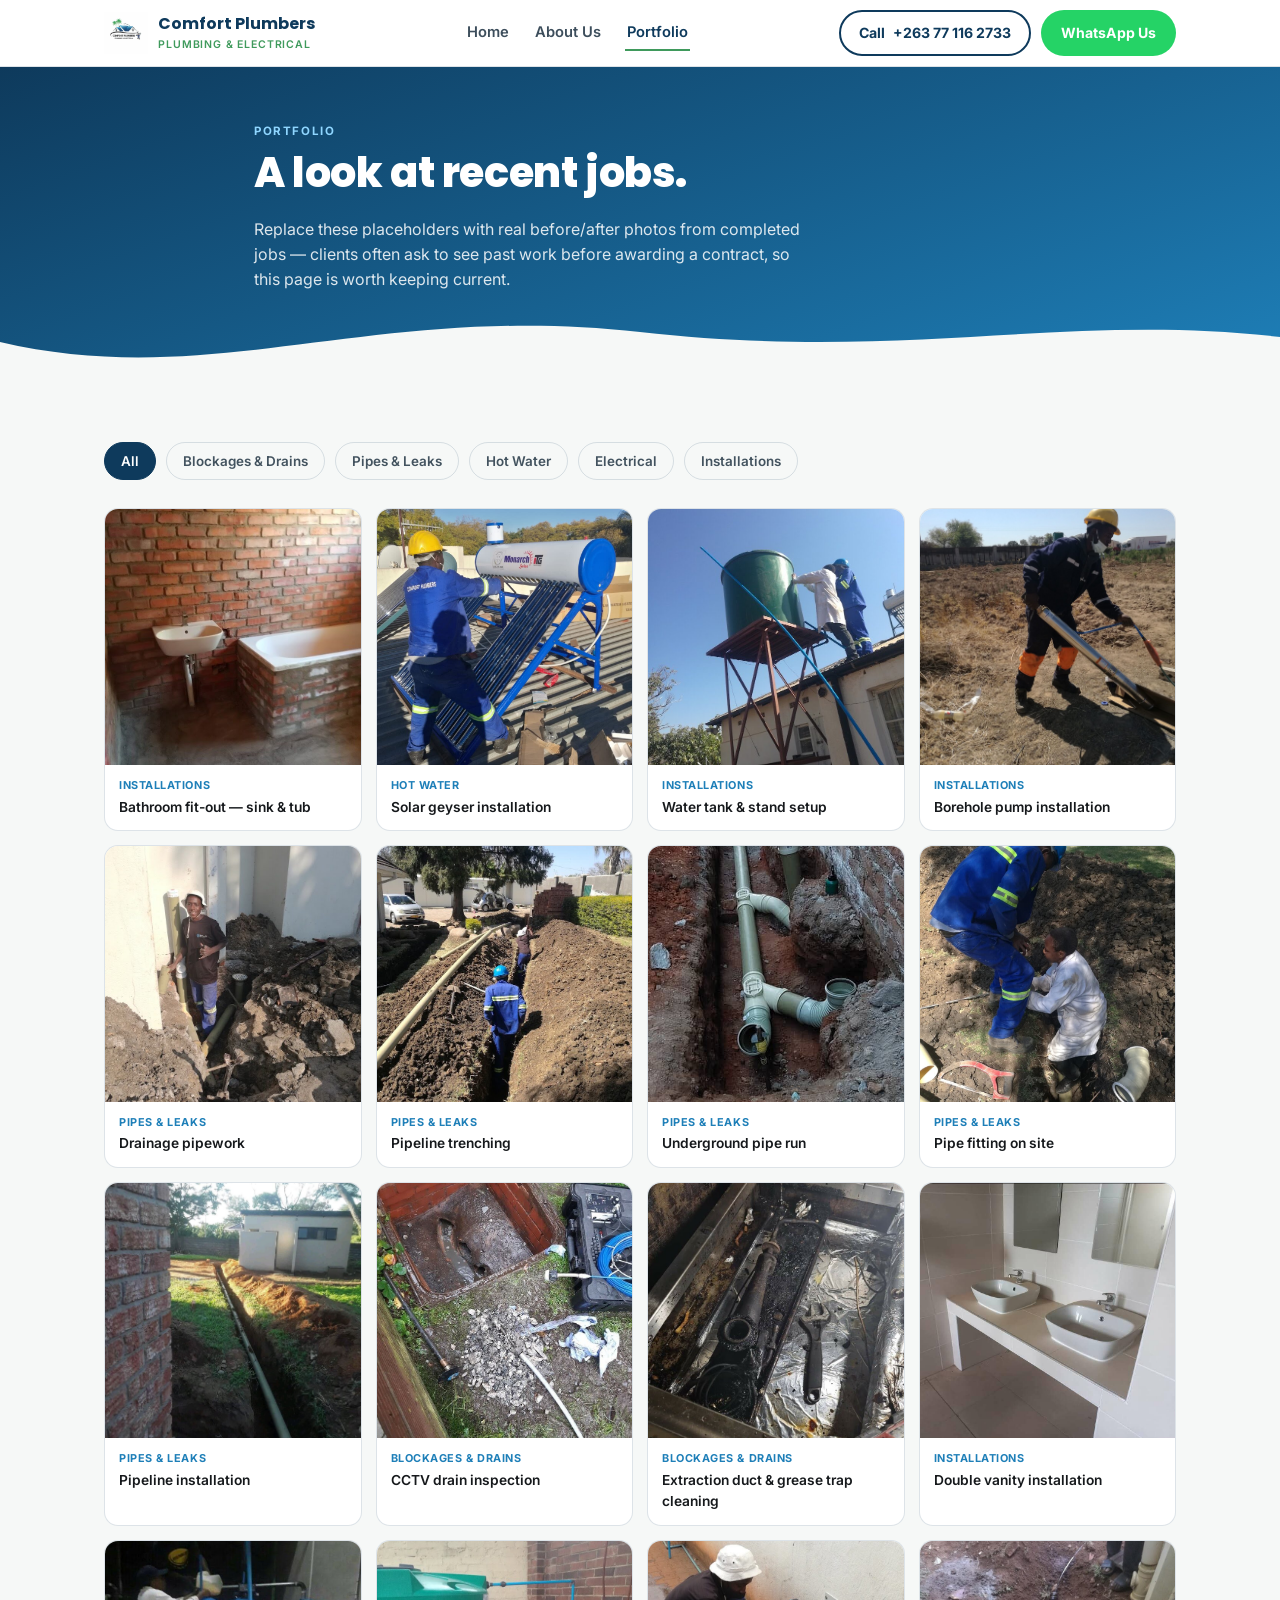
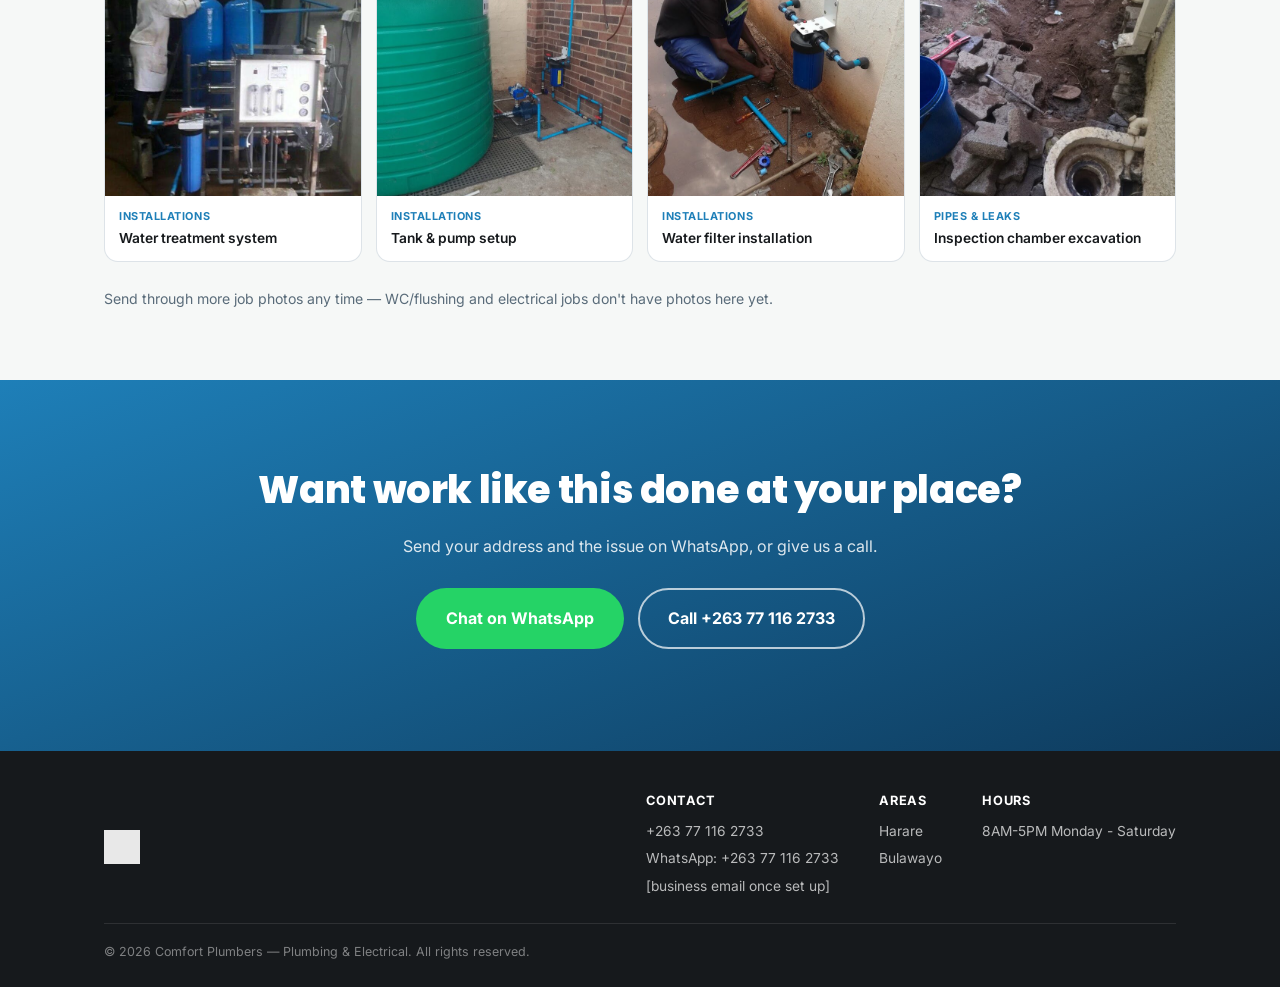
==== portfolio.html @ 69921d15 "Add files via upload" ====
<!DOCTYPE html>
<html lang="en">
<head>
<meta charset="UTF-8">
<meta name="viewport" content="width=device-width, initial-scale=1.0">
<title>Portfolio | Comfort Plumbers</title>
<link rel="preconnect" href="https://fonts.googleapis.com">
<link href="https://fonts.googleapis.com/css2?family=Poppins:wght@600;700;800&family=Inter:wght@400;500;600;700&display=swap" rel="stylesheet">
<link rel="stylesheet" href="style.css">
</head>
<body>

<div class="topbar">
  <div class="topbar-inner">
    <div class="brand">
      <img src="logo.jpg" alt="Comfort Plumbers logo">
      <div class="brand-name">Comfort Plumbers<span>Plumbing &amp; Electrical</span></div>
    </div>
    <nav class="nav">
      <a href="index.html">Home</a>
      <a href="about.html">About Us</a>
      <a href="portfolio.html" class="active">Portfolio</a>
    </nav>
    <div class="top-actions">
      <a class="btn btn-call" href="tel:+263771162733"><span class="label">Call</span> +263 77 116 2733</a>
      <a class="btn btn-whatsapp" href="https://wa.me/263771162733" target="_blank" rel="noopener">WhatsApp Us</a>
    </div>
  </div>
</div>

<header class="page-hero">
  <div class="wrap">
    <p class="eyebrow" style="color:#8fd6ff;">Portfolio</p>
    <h1>A look at recent jobs.</h1>
    <p>Replace these placeholders with real before/after photos from completed jobs — clients often ask to see past work before awarding a contract, so this page is worth keeping current.</p>
  </div>
  <svg class="wave" viewBox="0 0 1200 70" preserveAspectRatio="none" xmlns="http://www.w3.org/2000/svg" style="position:absolute;bottom:0;left:0;">
    <path d="M0,40 C200,90 350,0 600,30 C850,60 1000,10 1200,35 L1200,70 L0,70 Z"></path>
  </svg>
</header>

<section>
  <div class="wrap">
    <div class="filter-row" id="filterRow">
      <span class="filter-pill active" data-filter="all">All</span>
      <span class="filter-pill" data-filter="blockages">Blockages &amp; Drains</span>
      <span class="filter-pill" data-filter="pipes">Pipes &amp; Leaks</span>
      <span class="filter-pill" data-filter="hot-water">Hot Water</span>
      <span class="filter-pill" data-filter="electrical">Electrical</span>
      <span class="filter-pill" data-filter="installations">Installations</span>
    </div>

    <div class="portfolio-grid full">

      <figure class="portfolio-photo" data-cat="installations">
        <img src="photos/job-bathroom.jpg" alt="New bathroom installation — sink and bathtub on exposed brick, before plastering">
        <figcaption><span class="cat">Installations</span>Bathroom fit-out — sink &amp; tub</figcaption>
      </figure>

      <figure class="portfolio-photo" data-cat="hot-water">
        <img src="photos/job-solar-heater.jpg" alt="Solar water heater installation on a roof by a Comfort Plumbers technician">
        <figcaption><span class="cat">Hot Water</span>Solar geyser installation</figcaption>
      </figure>

      <figure class="portfolio-photo" data-cat="installations">
        <img src="photos/job-watertank.jpg" alt="Water tank being installed on a roof-mounted stand">
        <figcaption><span class="cat">Installations</span>Water tank &amp; stand setup</figcaption>
      </figure>

      <figure class="portfolio-photo" data-cat="installations">
        <img src="photos/job-borehole-pump.jpg" alt="Submersible borehole pump being prepared for installation">
        <figcaption><span class="cat">Installations</span>Borehole pump installation</figcaption>
      </figure>

      <figure class="portfolio-photo" data-cat="pipes">
        <img src="photos/job-pipework-1.jpg" alt="Outdoor drainage pipework completed against a wall">
        <figcaption><span class="cat">Pipes &amp; Leaks</span>Drainage pipework</figcaption>
      </figure>

      <figure class="portfolio-photo" data-cat="pipes">
        <img src="photos/job-trench-1.jpg" alt="Two workers laying pipe in a long trench">
        <figcaption><span class="cat">Pipes &amp; Leaks</span>Pipeline trenching</figcaption>
      </figure>

      <figure class="portfolio-photo" data-cat="pipes">
        <img src="photos/job-trench-2.jpg" alt="Completed underground pipe run with fittings and vent">
        <figcaption><span class="cat">Pipes &amp; Leaks</span>Underground pipe run</figcaption>
      </figure>

      <figure class="portfolio-photo" data-cat="pipes">
        <img src="photos/job-trench-3.jpg" alt="Two technicians fitting a pipe joint in a trench">
        <figcaption><span class="cat">Pipes &amp; Leaks</span>Pipe fitting on site</figcaption>
      </figure>

      <figure class="portfolio-photo" data-cat="pipes">
        <img src="photos/job-trench-4.jpg" alt="Pipe trench running along a brick house foundation">
        <figcaption><span class="cat">Pipes &amp; Leaks</span>Pipeline installation</figcaption>
      </figure>

      <figure class="portfolio-photo" data-cat="blockages">
        <img src="photos/job-cctv-inspection.jpg" alt="CCTV drain camera inspection at a manhole">
        <figcaption><span class="cat">Blockages &amp; Drains</span>CCTV drain inspection</figcaption>
      </figure>

      <figure class="portfolio-photo" data-cat="blockages">
        <img src="photos/job-duct-cleaning.jpg" alt="Extraction duct and grease trap cleaning">
        <figcaption><span class="cat">Blockages &amp; Drains</span>Extraction duct &amp; grease trap cleaning</figcaption>
      </figure>

      <figure class="portfolio-photo" data-cat="installations">
        <img src="photos/job-bathroom-2.jpg" alt="Double vanity bathroom sinks installed">
        <figcaption><span class="cat">Installations</span>Double vanity installation</figcaption>
      </figure>

      <figure class="portfolio-photo" data-cat="installations">
        <img src="photos/job-water-treatment.jpg" alt="Water treatment and filtration system installation">
        <figcaption><span class="cat">Installations</span>Water treatment system</figcaption>
      </figure>

      <figure class="portfolio-photo" data-cat="installations">
        <img src="photos/job-tank-pump.jpg" alt="Water tank with pump and filter setup against a wall">
        <figcaption><span class="cat">Installations</span>Tank &amp; pump setup</figcaption>
      </figure>

      <figure class="portfolio-photo" data-cat="installations">
        <img src="photos/job-filter-install.jpg" alt="Water filter housing being installed on a wall">
        <figcaption><span class="cat">Installations</span>Water filter installation</figcaption>
      </figure>

      <figure class="portfolio-photo" data-cat="pipes">
        <img src="photos/job-chamber-dig.jpg" alt="Excavation around a drainage inspection chamber">
        <figcaption><span class="cat">Pipes &amp; Leaks</span>Inspection chamber excavation</figcaption>
      </figure>

    </div>

    <p style="margin-top:26px;font-size:0.88rem;color:#5A6C7A;">
      Send through more job photos any time — WC/flushing and electrical jobs don't have photos here yet.
    </p>

    <script>
      const pills = document.querySelectorAll('#filterRow .filter-pill');
      const photos = document.querySelectorAll('.portfolio-photo');
      pills.forEach(pill => {
        pill.addEventListener('click', () => {
          pills.forEach(p => p.classList.remove('active'));
          pill.classList.add('active');
          const filter = pill.dataset.filter;
          photos.forEach(photo => {
            const match = filter === 'all' || photo.dataset.cat === filter;
            photo.classList.toggle('is-hidden', !match);
          });
        });
      });
    </script>
  </div>
</section>

<section class="final-cta">
  <div class="wrap">
    <h2>Want work like this done at your place?</h2>
    <p>Send your address and the issue on WhatsApp, or give us a call.</p>
    <div class="hero-ctas">
      <a class="btn btn-whatsapp btn-lg" href="https://wa.me/263771162733" target="_blank" rel="noopener">Chat on WhatsApp</a>
      <a class="btn btn-call on-navy btn-lg" href="tel:+263771162733">Call +263 77 116 2733</a>
    </div>
  </div>
</section>

<footer>
  <div class="wrap">
    <div class="footer-inner">
      <div class="footer-brand">
        <img src="logo.jpg" alt="Comfort Plumbers">
      </div>
      <div class="cols">
        <div>
          <h4>Contact</h4>
          <ul>
            <li>+263 77 116 2733</li>
            <li>WhatsApp: +263 77 116 2733</li>
            <li>[business email once set up]</li>
          </ul>
        </div>
        <div>
          <h4>Areas</h4>
          <ul>
            <li>Harare</li>
            <li>Bulawayo</li>
          </ul>
        </div>
        <div>
          <h4>Hours</h4>
          <ul>
            <li>8AM-5PM Monday - Saturday</li>
          </ul>
        </div>
      </div>
    </div>
    <div class="footer-bottom">© 2026 Comfort Plumbers — Plumbing &amp; Electrical. All rights reserved.</div>
  </div>
</footer>

</body>
</html>
---- style.css ----
:root{
    --navy:#0E3A5C;
    --sky:#1E7FB8;
    --green:#3F9A5C;
    --whatsapp:#25D366;
    --ink:#16191C;
    --paper:#F6F8F7;
    --paper-dim:#EAEFEE;
    --white:#FFFFFF;
    --line:rgba(14,58,92,0.14);
    --radius:14px;
  }
  *{box-sizing:border-box;margin:0;padding:0;}
  html{scroll-behavior:smooth;}
  body{
    font-family:'Inter',sans-serif;
    color:var(--ink);
    background:var(--paper);
    line-height:1.55;
    -webkit-font-smoothing:antialiased;
  }
  h1,h2,h3,.display{
    font-family:'Poppins',sans-serif;
    font-weight:800;
    letter-spacing:-0.01em;
  }
  a{color:inherit;text-decoration:none;}
  img{max-width:100%;display:block;}
  .wrap{max-width:1120px;margin:0 auto;padding:0 24px;}
  .eyebrow{
    font-size:0.72rem;
    font-weight:700;
    letter-spacing:0.14em;
    text-transform:uppercase;
    color:var(--sky);
  }

  /* ===== Sticky top bar ===== */
  .topbar{
    position:sticky;top:0;z-index:50;
    background:var(--white);
    border-bottom:1px solid var(--line);
  }
  .topbar-inner{
    display:flex;align-items:center;justify-content:space-between;
    padding:10px 24px;max-width:1120px;margin:0 auto;
  }
  .brand{display:flex;align-items:center;gap:10px;}
  .brand img{height:42px;width:auto;}
  .brand-name{font-family:'Poppins';font-weight:700;font-size:1rem;color:var(--navy);}
  .brand-name span{display:block;font-family:'Inter';font-weight:600;font-size:0.66rem;letter-spacing:0.08em;text-transform:uppercase;color:var(--green);}
  .top-actions{display:flex;gap:10px;}
  .btn{
    display:inline-flex;align-items:center;gap:8px;
    padding:10px 18px;border-radius:999px;
    font-weight:700;font-size:0.88rem;
    border:2px solid transparent;
    transition:transform .15s ease, box-shadow .15s ease;
    white-space:nowrap;
  }
  .btn:hover{transform:translateY(-1px);}
  .btn-call{border-color:var(--navy);color:var(--navy);}
  .btn-call:hover{background:var(--navy);color:var(--white);}
  .btn-whatsapp{background:var(--whatsapp);color:var(--white);}
  .btn-whatsapp:hover{box-shadow:0 6px 18px rgba(37,211,102,0.4);}
  .btn-lg{padding:16px 28px;font-size:1rem;}
  @media (max-width:640px){ .top-actions .label{display:none;} }

  /* ===== Nav ===== */
  .nav{display:flex;gap:22px;align-items:center;}
  .nav a{
    font-weight:600;font-size:0.92rem;color:#3D4E5C;
    padding:6px 2px;border-bottom:2px solid transparent;
  }
  .nav a:hover{color:var(--navy);}
  .nav a.active{color:var(--navy);border-bottom-color:var(--green);}
  .topbar-inner{gap:20px;flex-wrap:wrap;}
  @media (max-width:760px){
    .topbar-inner{justify-content:center;text-align:center;}
    .nav{order:3;width:100%;justify-content:center;padding-top:6px;border-top:1px solid var(--line);margin-top:6px;}
  }

  /* ===== Page hero (About / Portfolio) ===== */
  .page-hero{
    background:linear-gradient(160deg, var(--navy) 0%, var(--sky) 100%);
    color:var(--white);padding:56px 0 80px;position:relative;
  }
  .page-hero .wrap{max-width:820px;}
  .page-hero h1{font-size:clamp(1.9rem,4vw,2.6rem);margin-bottom:12px;}
  .page-hero p{color:rgba(255,255,255,0.85);max-width:56ch;}

  /* ===== About page ===== */
  .about-grid{display:grid;grid-template-columns:1.1fr 0.9fr;gap:48px;align-items:start;}
  @media (max-width:860px){ .about-grid{grid-template-columns:1fr;} }
  .about-grid h2{font-size:1.5rem;color:var(--navy);margin-bottom:14px;}
  .about-grid p{color:#425364;margin-bottom:14px;}
  .value-list{display:grid;gap:14px;}
  .value-card{
    background:var(--white);border:1px solid var(--line);border-radius:var(--radius);
    padding:18px 20px;
  }
  .value-card h3{font-size:0.98rem;color:var(--navy);margin-bottom:4px;}
  .value-card p{font-size:0.88rem;color:#516373;margin:0;}
  .stat-row{display:flex;gap:28px;flex-wrap:wrap;margin:26px 0 6px;}
  .stat{min-width:120px;}
  .stat b{display:block;font-family:'Poppins';font-size:1.7rem;color:var(--navy);}
  .stat span{font-size:0.82rem;color:#5A6C7A;}

  /* ===== Portfolio page ===== */
  .filter-row{display:flex;gap:10px;flex-wrap:wrap;margin-bottom:28px;}
  .filter-pill{
    padding:8px 16px;border-radius:999px;border:1.5px solid var(--line);
    font-size:0.84rem;font-weight:600;color:#43535F;cursor:pointer;user-select:none;
  }
  .filter-pill.active{background:var(--navy);border-color:var(--navy);color:var(--white);}
  .portfolio-grid.full{grid-template-columns:repeat(4,1fr);}
  @media (max-width:860px){ .portfolio-grid.full{grid-template-columns:repeat(2,1fr);} }
  .portfolio-frame .cat{font-size:0.7rem;font-weight:700;text-transform:uppercase;letter-spacing:0.05em;color:var(--sky);}

  .portfolio-photo{
    background:var(--white);border:1px solid var(--line);border-radius:var(--radius);
    overflow:hidden;transition:box-shadow .15s ease, transform .15s ease;
  }
  .portfolio-photo:hover{box-shadow:0 10px 26px rgba(14,58,92,0.12);transform:translateY(-2px);}
  .portfolio-photo img{width:100%;aspect-ratio:1;object-fit:cover;display:block;}
  .portfolio-photo figcaption{padding:12px 14px;font-size:0.86rem;font-weight:600;color:var(--ink);}
  .portfolio-photo figcaption .cat{
    display:block;font-size:0.68rem;font-weight:700;text-transform:uppercase;
    letter-spacing:0.05em;color:var(--sky);margin-bottom:3px;
  }
  .portfolio-photo.is-hidden{display:none;}

  /* ===== Hero ===== */
  .hero{
    background:linear-gradient(160deg, var(--navy) 0%, var(--sky) 100%);
    color:var(--white);
    padding:64px 0 0;
    position:relative;
    overflow:hidden;
  }
  .hero-inner{
    max-width:1120px;margin:0 auto;padding:0 24px 90px;
    display:grid;grid-template-columns:1.1fr 0.9fr;gap:48px;align-items:center;
  }
  @media (max-width:860px){ .hero-inner{grid-template-columns:1fr;} }
  .hero h1{
    font-size:clamp(2.1rem, 4.4vw, 3.3rem);
    line-height:1.08;
    margin-bottom:18px;
  }
  .hero h1 em{
    font-style:normal;
    color:#BFE6FF;
  }
  .hero p{
    font-size:1.08rem;
    color:rgba(255,255,255,0.88);
    max-width:46ch;
    margin-bottom:30px;
  }
  .hero-ctas{display:flex;flex-wrap:wrap;gap:14px;margin-bottom:22px;}
  .btn-call.on-navy{border-color:rgba(255,255,255,0.7);color:var(--white);}
  .btn-call.on-navy:hover{background:var(--white);color:var(--navy);}
  .hero-note{font-size:0.85rem;color:rgba(255,255,255,0.72);}
  .hero-badge{
    justify-self:center;
    background:rgba(255,255,255,0.08);
    border:1px solid rgba(255,255,255,0.25);
    border-radius:24px;
    padding:26px;
    backdrop-filter:blur(2px);
  }
  .hero-badge img{border-radius:12px;background:var(--white);padding:14px;}

  /* Wave divider — the recurring signature shape, taken from the swoosh under the roof in the logo */
  .wave{display:block;width:100%;height:70px;margin-top:-2px;}
  .wave path{fill:var(--paper);}
  .wave.flip path{fill:var(--navy);}
  .wave.flip-white path{fill:var(--white);}

  section{padding:70px 0;}
  .section-head{max-width:640px;margin-bottom:40px;}
  .section-head h2{font-size:clamp(1.5rem,3vw,2.1rem);margin-top:8px;}
  .section-head p{color:#425364;margin-top:12px;}

  /* ===== Services ===== */
  .services-grid{
    display:grid;grid-template-columns:repeat(3,1fr);gap:18px;
  }
  @media (max-width:860px){ .services-grid{grid-template-columns:repeat(2,1fr);} }
  @media (max-width:560px){ .services-grid{grid-template-columns:1fr;} }
  .service-card{
    background:var(--white);
    border:1px solid var(--line);
    border-radius:var(--radius);
    padding:24px;
    transition:box-shadow .15s ease, transform .15s ease;
  }
  .service-card:hover{box-shadow:0 10px 26px rgba(14,58,92,0.1);transform:translateY(-2px);}
  .service-icon{
    width:46px;height:46px;border-radius:12px;
    background:var(--paper-dim);
    display:flex;align-items:center;justify-content:center;
    margin-bottom:14px;color:var(--sky);
  }
  .service-card h3{font-size:1.02rem;margin-bottom:6px;color:var(--navy);}
  .service-card p{font-size:0.9rem;color:#516373;}
  .service-card.electrical .service-icon{color:var(--green);}

  /* ===== Areas ===== */
  .areas{background:var(--navy);color:var(--white);}
  .areas .section-head p{color:rgba(255,255,255,0.75);}
  .areas .eyebrow{color:#8fd6ff;}
  .area-list{display:flex;flex-wrap:wrap;gap:14px;}
  .area-pill{
    display:flex;align-items:center;gap:10px;
    background:rgba(255,255,255,0.08);
    border:1px solid rgba(255,255,255,0.2);
    border-radius:999px;padding:12px 20px;font-weight:600;
  }
  .area-pill .dot{width:8px;height:8px;border-radius:50%;background:var(--green);}

  /* ===== Portfolio ===== */
  .portfolio-grid{
    display:grid;grid-template-columns:repeat(4,1fr);gap:14px;
  }
  @media (max-width:860px){ .portfolio-grid{grid-template-columns:repeat(2,1fr);} }
  .portfolio-frame{
    aspect-ratio:1;
    border-radius:var(--radius);
    background:var(--paper-dim);
    border:1.5px dashed var(--line);
    display:flex;flex-direction:column;align-items:center;justify-content:center;
    gap:8px;color:#7c8b98;text-align:center;padding:12px;
  }
  .portfolio-frame svg{opacity:0.55;}
  .portfolio-frame span{font-size:0.78rem;font-weight:600;}

  /* ===== FAQ ===== */
  .faq{display:grid;gap:2px;background:var(--line);border-radius:var(--radius);overflow:hidden;border:1px solid var(--line);}
  .faq-item{background:var(--white);padding:22px 24px;}
  .faq-item h3{font-size:1rem;color:var(--navy);margin-bottom:6px;}
  .faq-item p{font-size:0.92rem;color:#4c5d6c;}
  .faq-item .flag{
    display:inline-block;margin-top:8px;font-size:0.76rem;font-weight:700;
    color:#B15E00;background:#FFF1DC;border-radius:6px;padding:3px 8px;
  }

  /* ===== Partners ===== */
  .partners{background:var(--paper-dim);}
  .partners .section-head{margin-bottom:26px;}
  .partner-strip{
    display:flex;flex-wrap:wrap;gap:14px;
  }
  .partner-badge{
    background:var(--white);border:1px solid var(--line);border-radius:10px;
    padding:14px 20px;font-weight:700;color:var(--navy);font-size:0.92rem;
    display:flex;align-items:center;gap:10px;
  }
  .partner-badge .sq{width:10px;height:10px;background:var(--green);border-radius:2px;}

  /* ===== Final CTA ===== */
  .final-cta{
    background:linear-gradient(160deg, var(--sky) 0%, var(--navy) 100%);
    color:var(--white);text-align:center;
    padding:80px 0;
  }
  .final-cta h2{font-size:clamp(1.6rem,3.4vw,2.4rem);margin-bottom:14px;}
  .final-cta p{color:rgba(255,255,255,0.85);max-width:52ch;margin:0 auto 30px;}
  .final-cta .hero-ctas{justify-content:center;}

  /* ===== Footer ===== */
  footer{background:var(--ink);color:rgba(255,255,255,0.7);padding:40px 0 26px;font-size:0.86rem;}
  .footer-inner{display:flex;flex-wrap:wrap;justify-content:space-between;gap:24px;margin-bottom:20px;}
  .footer-brand{display:flex;align-items:center;gap:10px;}
  .footer-brand img{height:34px;filter:brightness(0) invert(1);opacity:0.9;}
  footer .cols{display:flex;gap:40px;flex-wrap:wrap;}
  footer h4{color:var(--white);font-size:0.8rem;letter-spacing:0.06em;text-transform:uppercase;margin-bottom:10px;}
  footer li{list-style:none;margin-bottom:6px;}
  .footer-bottom{border-top:1px solid rgba(255,255,255,0.1);padding-top:18px;font-size:0.78rem;color:rgba(255,255,255,0.45);}
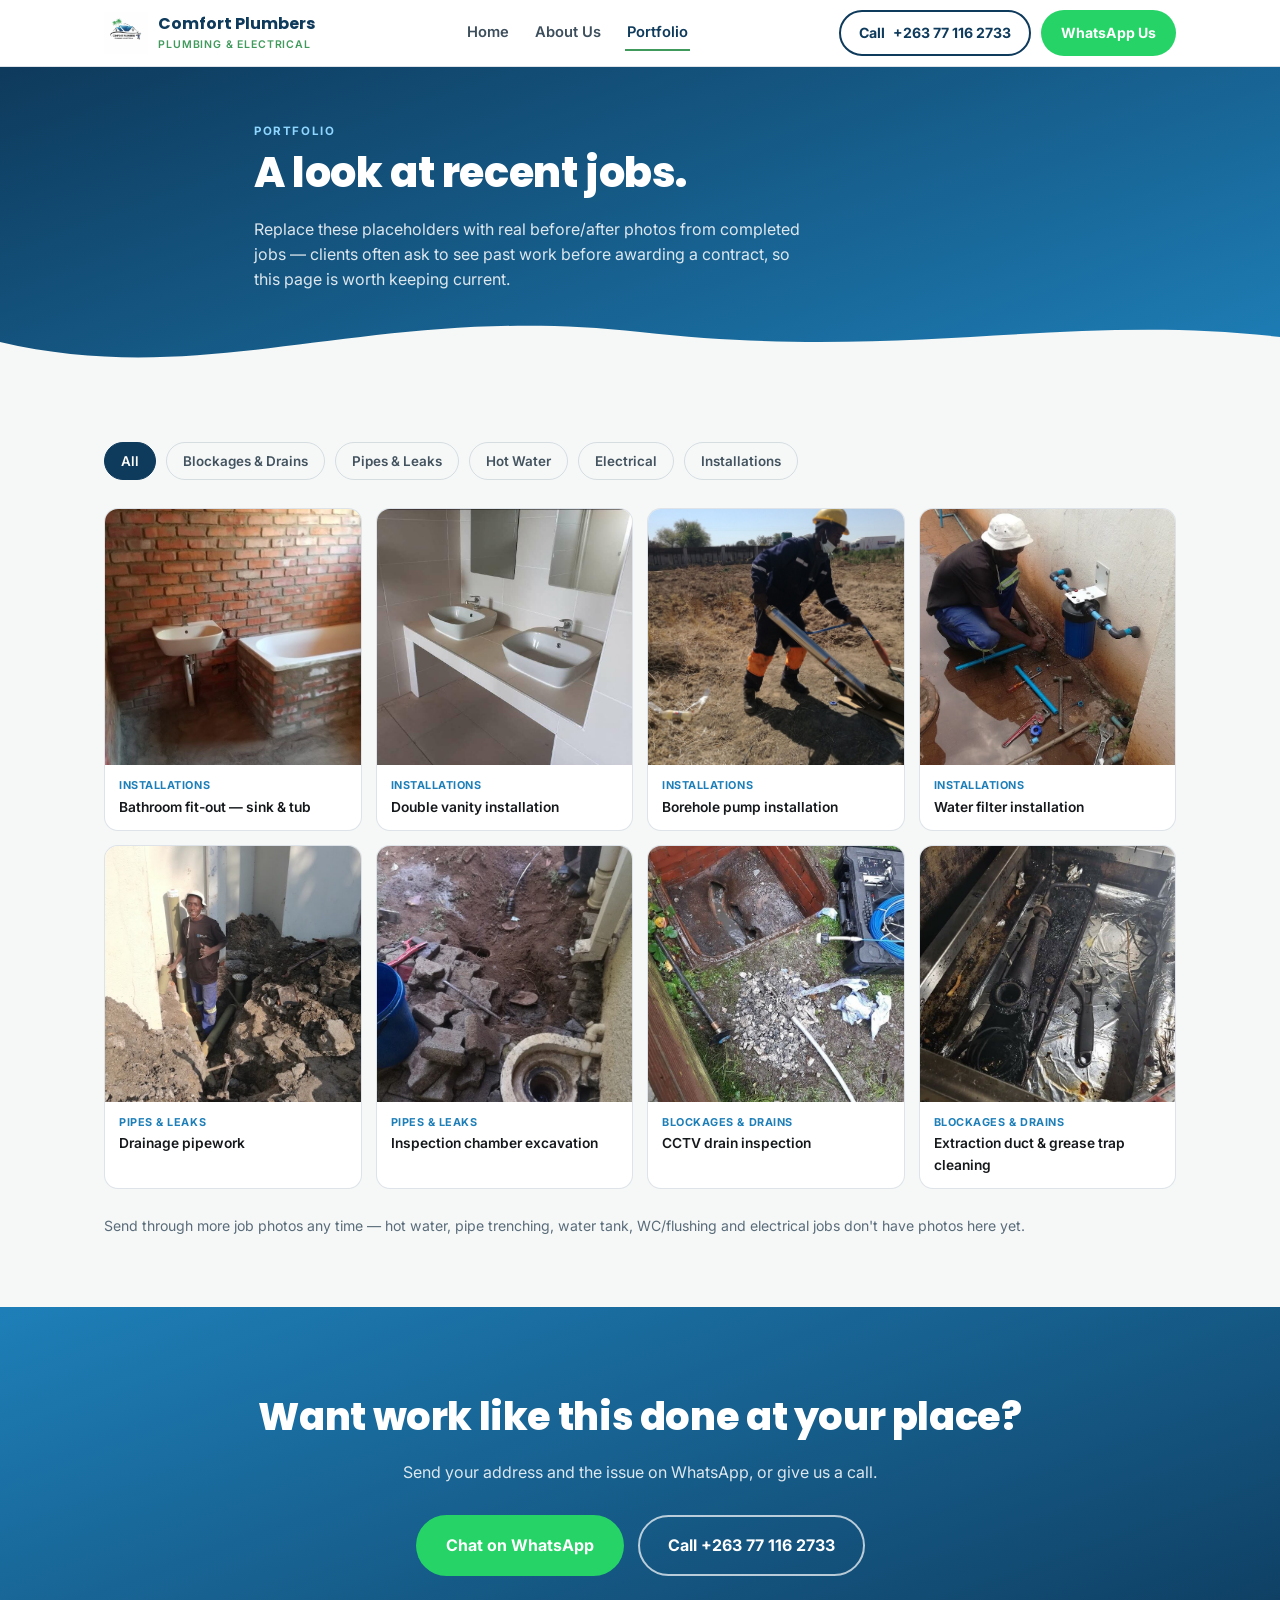
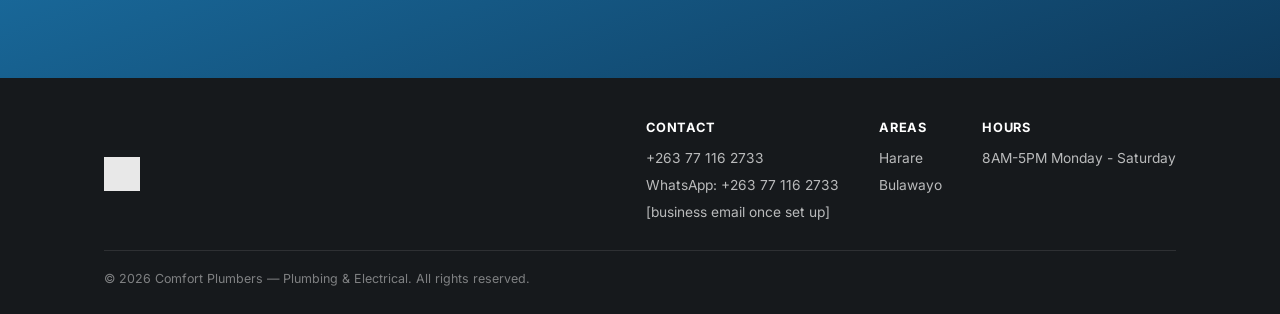
==== commit 976cd24c: "Update portfolio.html" ====
--- a/portfolio.html
+++ b/portfolio.html
@@ -57,19 +57,19 @@
         <figcaption><span class="cat">Installations</span>Bathroom fit-out — sink &amp; tub</figcaption>
       </figure>
 
-      <figure class="portfolio-photo" data-cat="hot-water">
-        <img src="photos/job-solar-heater.jpg" alt="Solar water heater installation on a roof by a Comfort Plumbers technician">
-        <figcaption><span class="cat">Hot Water</span>Solar geyser installation</figcaption>
-      </figure>
-
       <figure class="portfolio-photo" data-cat="installations">
-        <img src="photos/job-watertank.jpg" alt="Water tank being installed on a roof-mounted stand">
-        <figcaption><span class="cat">Installations</span>Water tank &amp; stand setup</figcaption>
+        <img src="photos/job-bathroom-2.jpg" alt="Double vanity bathroom sinks installed">
+        <figcaption><span class="cat">Installations</span>Double vanity installation</figcaption>
       </figure>
 
       <figure class="portfolio-photo" data-cat="installations">
         <img src="photos/job-borehole-pump.jpg" alt="Submersible borehole pump being prepared for installation">
         <figcaption><span class="cat">Installations</span>Borehole pump installation</figcaption>
+      </figure>
+
+      <figure class="portfolio-photo" data-cat="installations">
+        <img src="photos/job-filter-install.jpg" alt="Water filter housing being installed on a wall">
+        <figcaption><span class="cat">Installations</span>Water filter installation</figcaption>
       </figure>
 
       <figure class="portfolio-photo" data-cat="pipes">
@@ -78,23 +78,8 @@
       </figure>
 
       <figure class="portfolio-photo" data-cat="pipes">
-        <img src="photos/job-trench-1.jpg" alt="Two workers laying pipe in a long trench">
-        <figcaption><span class="cat">Pipes &amp; Leaks</span>Pipeline trenching</figcaption>
-      </figure>
-
-      <figure class="portfolio-photo" data-cat="pipes">
-        <img src="photos/job-trench-2.jpg" alt="Completed underground pipe run with fittings and vent">
-        <figcaption><span class="cat">Pipes &amp; Leaks</span>Underground pipe run</figcaption>
-      </figure>
-
-      <figure class="portfolio-photo" data-cat="pipes">
-        <img src="photos/job-trench-3.jpg" alt="Two technicians fitting a pipe joint in a trench">
-        <figcaption><span class="cat">Pipes &amp; Leaks</span>Pipe fitting on site</figcaption>
-      </figure>
-
-      <figure class="portfolio-photo" data-cat="pipes">
-        <img src="photos/job-trench-4.jpg" alt="Pipe trench running along a brick house foundation">
-        <figcaption><span class="cat">Pipes &amp; Leaks</span>Pipeline installation</figcaption>
+        <img src="photos/job-chamber-dig.jpg" alt="Excavation around a drainage inspection chamber">
+        <figcaption><span class="cat">Pipes &amp; Leaks</span>Inspection chamber excavation</figcaption>
       </figure>
 
       <figure class="portfolio-photo" data-cat="blockages">
@@ -107,35 +92,10 @@
         <figcaption><span class="cat">Blockages &amp; Drains</span>Extraction duct &amp; grease trap cleaning</figcaption>
       </figure>
 
-      <figure class="portfolio-photo" data-cat="installations">
-        <img src="photos/job-bathroom-2.jpg" alt="Double vanity bathroom sinks installed">
-        <figcaption><span class="cat">Installations</span>Double vanity installation</figcaption>
-      </figure>
-
-      <figure class="portfolio-photo" data-cat="installations">
-        <img src="photos/job-water-treatment.jpg" alt="Water treatment and filtration system installation">
-        <figcaption><span class="cat">Installations</span>Water treatment system</figcaption>
-      </figure>
-
-      <figure class="portfolio-photo" data-cat="installations">
-        <img src="photos/job-tank-pump.jpg" alt="Water tank with pump and filter setup against a wall">
-        <figcaption><span class="cat">Installations</span>Tank &amp; pump setup</figcaption>
-      </figure>
-
-      <figure class="portfolio-photo" data-cat="installations">
-        <img src="photos/job-filter-install.jpg" alt="Water filter housing being installed on a wall">
-        <figcaption><span class="cat">Installations</span>Water filter installation</figcaption>
-      </figure>
-
-      <figure class="portfolio-photo" data-cat="pipes">
-        <img src="photos/job-chamber-dig.jpg" alt="Excavation around a drainage inspection chamber">
-        <figcaption><span class="cat">Pipes &amp; Leaks</span>Inspection chamber excavation</figcaption>
-      </figure>
-
     </div>
 
     <p style="margin-top:26px;font-size:0.88rem;color:#5A6C7A;">
-      Send through more job photos any time — WC/flushing and electrical jobs don't have photos here yet.
+      Send through more job photos any time — hot water, pipe trenching, water tank, WC/flushing and electrical jobs don't have photos here yet.
     </p>
 
     <script>
